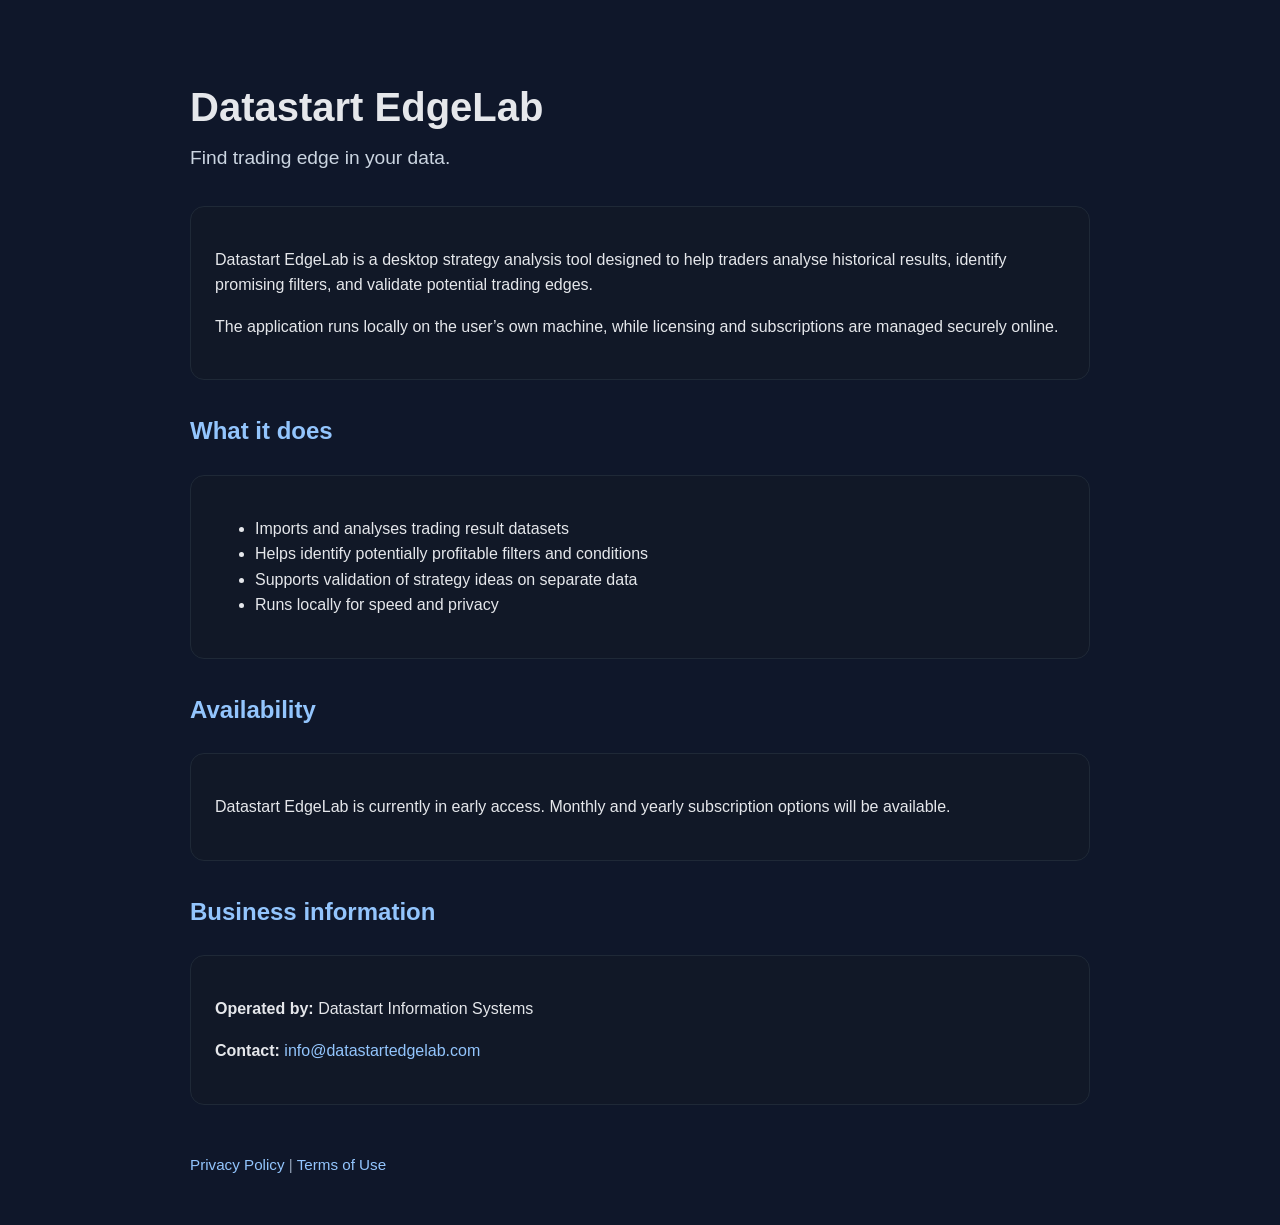
==== website/index.html @ 07d1d46b "Add website" ====
<!DOCTYPE html>
<html lang="en">
<head>
  <meta charset="UTF-8" />
  <meta name="viewport" content="width=device-width, initial-scale=1.0" />
  <title>Datastart EdgeLab</title>
  <meta name="description" content="Datastart EdgeLab is a desktop strategy analysis tool for discovering and validating trading edge." />
  <style>
    body {
      font-family: Arial, sans-serif;
      margin: 0;
      background: #0f172a;
      color: #e5e7eb;
      line-height: 1.6;
    }
    .wrap {
      max-width: 900px;
      margin: 0 auto;
      padding: 48px 24px;
    }
    h1 {
      font-size: 2.5rem;
      margin-bottom: 0.25rem;
    }
    h2 {
      margin-top: 2rem;
      color: #93c5fd;
    }
    .tagline {
      font-size: 1.2rem;
      color: #cbd5e1;
      margin-bottom: 2rem;
    }
    .card {
      background: #111827;
      border: 1px solid #1f2937;
      border-radius: 14px;
      padding: 24px;
      margin-top: 1.5rem;
    }
    a {
      color: #93c5fd;
      text-decoration: none;
    }
    .footer {
      margin-top: 3rem;
      font-size: 0.95rem;
      color: #94a3b8;
    }
  </style>
</head>
<body>
  <div class="wrap">
    <h1>Datastart EdgeLab</h1>
    <div class="tagline">Find trading edge in your data.</div>

    <div class="card">
      <p>
        Datastart EdgeLab is a desktop strategy analysis tool designed to help traders
        analyse historical results, identify promising filters, and validate potential
        trading edges.
      </p>
      <p>
        The application runs locally on the user’s own machine, while licensing and
        subscriptions are managed securely online.
      </p>
    </div>

    <h2>What it does</h2>
    <div class="card">
      <ul>
        <li>Imports and analyses trading result datasets</li>
        <li>Helps identify potentially profitable filters and conditions</li>
        <li>Supports validation of strategy ideas on separate data</li>
        <li>Runs locally for speed and privacy</li>
      </ul>
    </div>

    <h2>Availability</h2>
    <div class="card">
      <p>
        Datastart EdgeLab is currently in early access.
        Monthly and yearly subscription options will be available.
      </p>
    </div>

    <h2>Business information</h2>
    <div class="card">
      <p><strong>Operated by:</strong> Datastart Information Systems</p>
      <p><strong>Contact:</strong> <a href="mailto:info@datastartedgelab.com">info@datastartedgelab.com</a></p>
    </div>

    <div class="footer">
      <a href="/privacy.html">Privacy Policy</a> |
      <a href="/terms.html">Terms of Use</a>
    </div>
  </div>
</body>
</html>
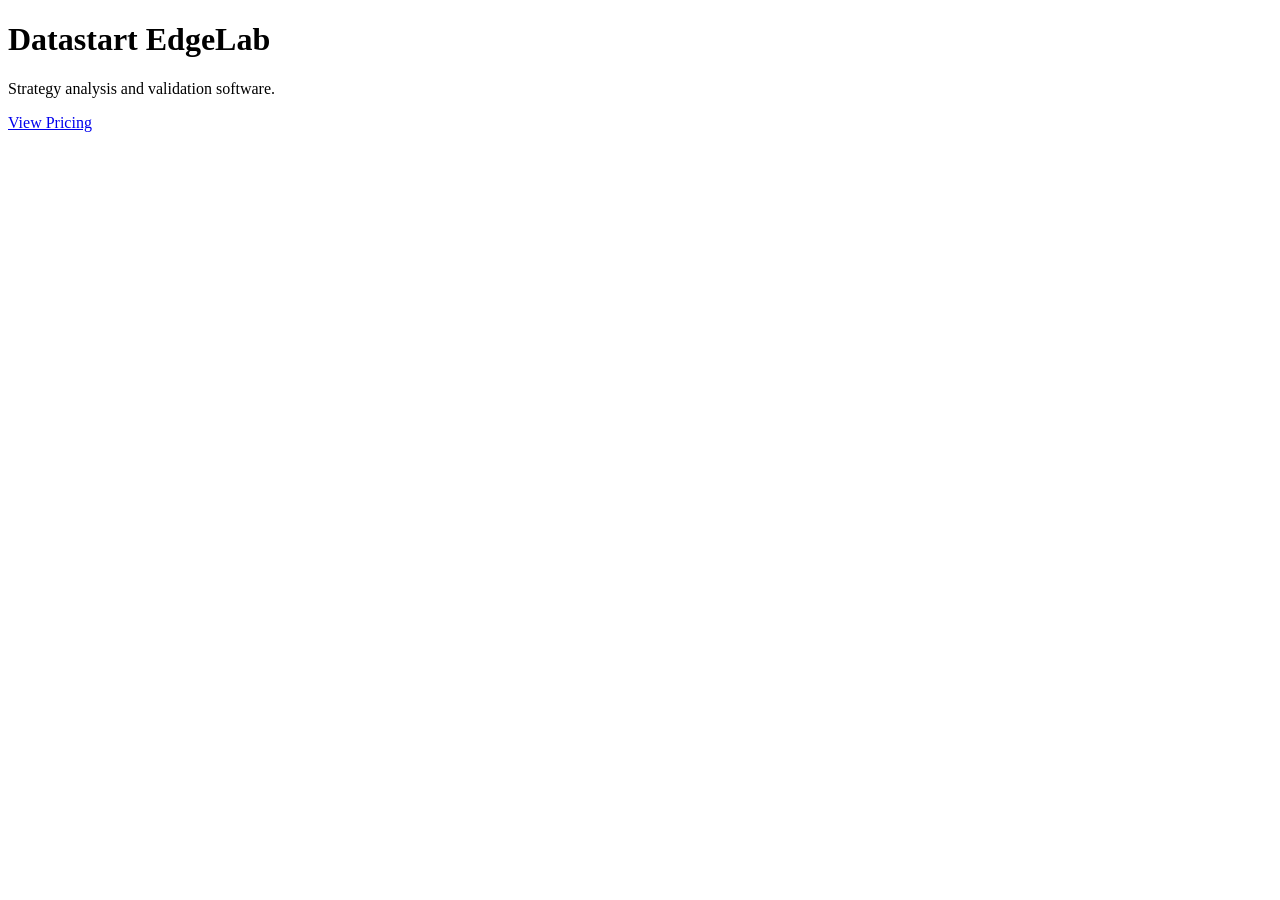
==== commit 9ce7120a: "Update website design and pricing page" ====
--- a/website/index.html
+++ b/website/index.html
@@ -1,99 +1,11 @@
 <!DOCTYPE html>
-<html lang="en">
+<html>
 <head>
-  <meta charset="UTF-8" />
-  <meta name="viewport" content="width=device-width, initial-scale=1.0" />
-  <title>Datastart EdgeLab</title>
-  <meta name="description" content="Datastart EdgeLab is a desktop strategy analysis tool for discovering and validating trading edge." />
-  <style>
-    body {
-      font-family: Arial, sans-serif;
-      margin: 0;
-      background: #0f172a;
-      color: #e5e7eb;
-      line-height: 1.6;
-    }
-    .wrap {
-      max-width: 900px;
-      margin: 0 auto;
-      padding: 48px 24px;
-    }
-    h1 {
-      font-size: 2.5rem;
-      margin-bottom: 0.25rem;
-    }
-    h2 {
-      margin-top: 2rem;
-      color: #93c5fd;
-    }
-    .tagline {
-      font-size: 1.2rem;
-      color: #cbd5e1;
-      margin-bottom: 2rem;
-    }
-    .card {
-      background: #111827;
-      border: 1px solid #1f2937;
-      border-radius: 14px;
-      padding: 24px;
-      margin-top: 1.5rem;
-    }
-    a {
-      color: #93c5fd;
-      text-decoration: none;
-    }
-    .footer {
-      margin-top: 3rem;
-      font-size: 0.95rem;
-      color: #94a3b8;
-    }
-  </style>
+<title>Datastart EdgeLab</title>
 </head>
 <body>
-  <div class="wrap">
-    <h1>Datastart EdgeLab</h1>
-    <div class="tagline">Find trading edge in your data.</div>
-
-    <div class="card">
-      <p>
-        Datastart EdgeLab is a desktop strategy analysis tool designed to help traders
-        analyse historical results, identify promising filters, and validate potential
-        trading edges.
-      </p>
-      <p>
-        The application runs locally on the user’s own machine, while licensing and
-        subscriptions are managed securely online.
-      </p>
-    </div>
-
-    <h2>What it does</h2>
-    <div class="card">
-      <ul>
-        <li>Imports and analyses trading result datasets</li>
-        <li>Helps identify potentially profitable filters and conditions</li>
-        <li>Supports validation of strategy ideas on separate data</li>
-        <li>Runs locally for speed and privacy</li>
-      </ul>
-    </div>
-
-    <h2>Availability</h2>
-    <div class="card">
-      <p>
-        Datastart EdgeLab is currently in early access.
-        Monthly and yearly subscription options will be available.
-      </p>
-    </div>
-
-    <h2>Business information</h2>
-    <div class="card">
-      <p><strong>Operated by:</strong> Datastart Information Systems</p>
-      <p><strong>Contact:</strong> <a href="mailto:info@datastartedgelab.com">info@datastartedgelab.com</a></p>
-    </div>
-
-    <div class="footer">
-      <a href="/privacy.html">Privacy Policy</a> |
-      <a href="/terms.html">Terms of Use</a>
-    </div>
-  </div>
+<h1>Datastart EdgeLab</h1>
+<p>Strategy analysis and validation software.</p>
+<a href="pricing.html">View Pricing</a>
 </body>
 </html>
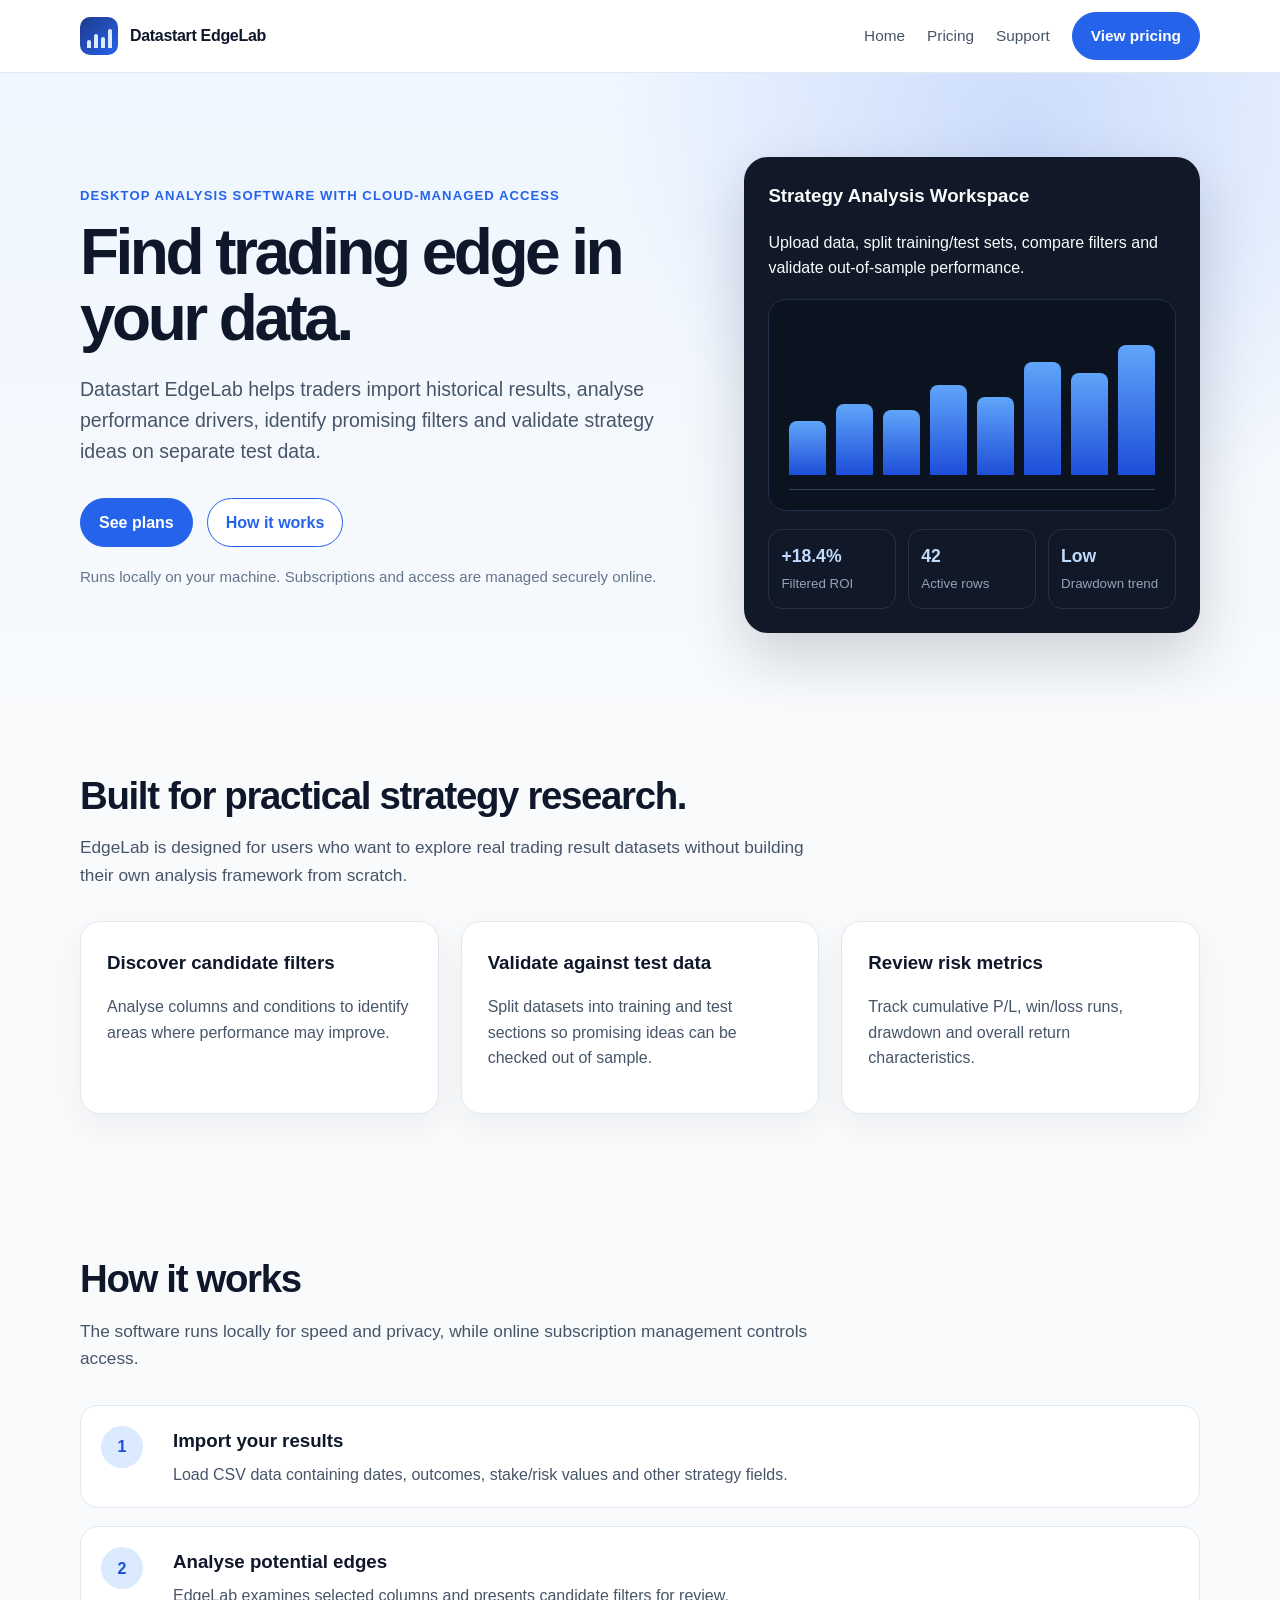
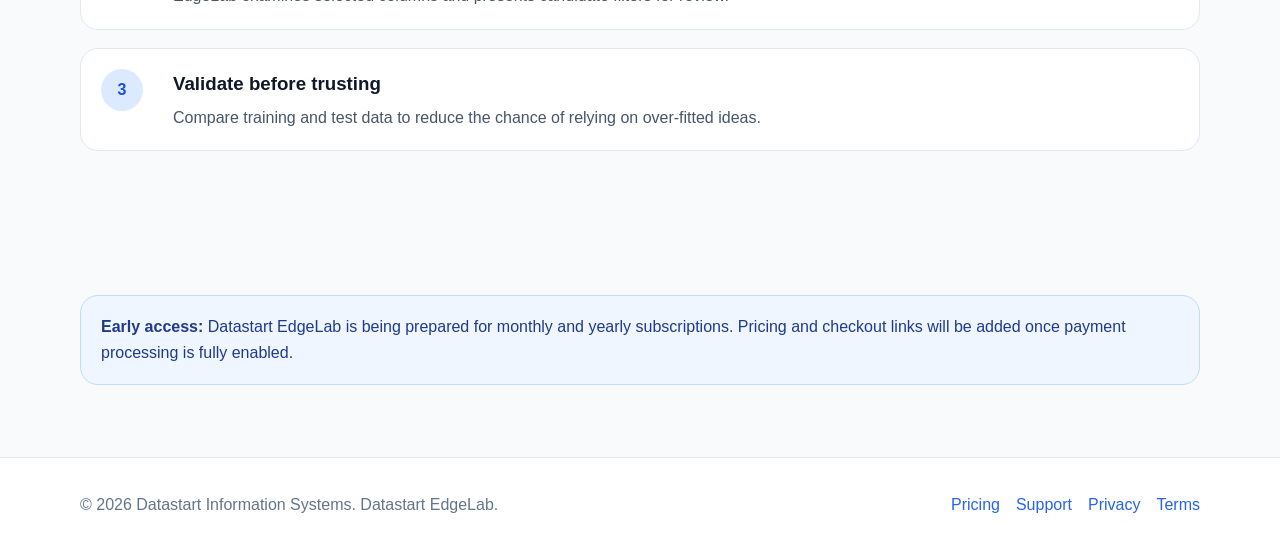
==== commit bc15cab8: "Add full Datastart EdgeLab website" ====
--- a/website/index.html
+++ b/website/index.html
@@ -1,11 +1,106 @@
 <!DOCTYPE html>
-<html>
+<html lang="en">
 <head>
-<title>Datastart EdgeLab</title>
+  <meta charset="UTF-8" />
+  <meta name="viewport" content="width=device-width, initial-scale=1.0" />
+  <title>Datastart EdgeLab | Find trading edge in your data</title>
+  <meta name="description" content="Datastart EdgeLab is desktop strategy analysis software for discovering, testing and validating trading edges from your own datasets." />
+  <link rel="stylesheet" href="styles.css" />
 </head>
 <body>
-<h1>Datastart EdgeLab</h1>
-<p>Strategy analysis and validation software.</p>
-<a href="pricing.html">View Pricing</a>
+  <header class="site-header">
+    <div class="container nav">
+      <a class="brand" href="index.html" aria-label="Datastart EdgeLab home">
+        <span class="logo-mark"><span class="logo-bars"><span></span><span></span><span></span><span></span></span></span>
+        <span>Datastart EdgeLab</span>
+      </a>
+      <nav class="nav-links">
+        <a href="index.html">Home</a>
+        <a href="pricing.html">Pricing</a>
+        <a href="support.html">Support</a>
+        <a class="button" href="pricing.html">View pricing</a>
+      </nav>
+    </div>
+  </header>
+
+  <main>
+    <section class="hero">
+      <div class="container hero-grid">
+        <div>
+          <div class="eyebrow">Desktop analysis software with cloud-managed access</div>
+          <h1>Find trading edge in your data.</h1>
+          <p class="lede">Datastart EdgeLab helps traders import historical results, analyse performance drivers, identify promising filters and validate strategy ideas on separate test data.</p>
+          <div class="hero-actions">
+            <a class="button" href="pricing.html">See plans</a>
+            <a class="button secondary" href="#how-it-works">How it works</a>
+          </div>
+          <p class="trust-note">Runs locally on your machine. Subscriptions and access are managed securely online.</p>
+        </div>
+        <aside class="app-card" aria-label="Product preview">
+          <h3>Strategy Analysis Workspace</h3>
+          <p>Upload data, split training/test sets, compare filters and validate out-of-sample performance.</p>
+          <div class="chart-box">
+            <div class="fake-chart"><span></span><span></span><span></span><span></span><span></span><span></span><span></span><span></span></div>
+          </div>
+          <div class="metric-row">
+            <div class="metric"><strong>+18.4%</strong><small>Filtered ROI</small></div>
+            <div class="metric"><strong>42</strong><small>Active rows</small></div>
+            <div class="metric"><strong>Low</strong><small>Drawdown trend</small></div>
+          </div>
+        </aside>
+      </div>
+    </section>
+
+    <section class="section">
+      <div class="container">
+        <h2>Built for practical strategy research.</h2>
+        <p class="section-intro">EdgeLab is designed for users who want to explore real trading result datasets without building their own analysis framework from scratch.</p>
+        <div class="cards">
+          <div class="card">
+            <h3>Discover candidate filters</h3>
+            <p>Analyse columns and conditions to identify areas where performance may improve.</p>
+          </div>
+          <div class="card">
+            <h3>Validate against test data</h3>
+            <p>Split datasets into training and test sections so promising ideas can be checked out of sample.</p>
+          </div>
+          <div class="card">
+            <h3>Review risk metrics</h3>
+            <p>Track cumulative P/L, win/loss runs, drawdown and overall return characteristics.</p>
+          </div>
+        </div>
+      </div>
+    </section>
+
+    <section id="how-it-works" class="section">
+      <div class="container">
+        <h2>How it works</h2>
+        <p class="section-intro">The software runs locally for speed and privacy, while online subscription management controls access.</p>
+        <div class="steps">
+          <div class="step"><div><h3>Import your results</h3><p>Load CSV data containing dates, outcomes, stake/risk values and other strategy fields.</p></div></div>
+          <div class="step"><div><h3>Analyse potential edges</h3><p>EdgeLab examines selected columns and presents candidate filters for review.</p></div></div>
+          <div class="step"><div><h3>Validate before trusting</h3><p>Compare training and test data to reduce the chance of relying on over-fitted ideas.</p></div></div>
+        </div>
+      </div>
+    </section>
+
+    <section class="section">
+      <div class="container notice">
+        <strong>Early access:</strong> Datastart EdgeLab is being prepared for monthly and yearly subscriptions. Pricing and checkout links will be added once payment processing is fully enabled.
+      </div>
+    </section>
+  </main>
+
+  <footer class="site-footer">
+    <div class="container footer-inner">
+      <div>© 2026 Datastart Information Systems. Datastart EdgeLab.</div>
+      <div class="footer-links">
+        <a href="pricing.html">Pricing</a>
+        <a href="support.html">Support</a>
+        <a href="privacy.html">Privacy</a>
+        <a href="terms.html">Terms</a>
+      </div>
+    </div>
+  </footer>
 </body>
-</html>+</html>
--- a/website/styles.css
+++ b/website/styles.css
@@ -0,0 +1,279 @@
+:root {
+  --bg: #f8fafc;
+  --panel: #ffffff;
+  --ink: #0f172a;
+  --muted: #475569;
+  --soft: #e2e8f0;
+  --accent: #2563eb;
+  --accent-dark: #1d4ed8;
+  --navy: #111827;
+  --success: #047857;
+}
+
+* { box-sizing: border-box; }
+
+body {
+  margin: 0;
+  font-family: Arial, Helvetica, sans-serif;
+  background: var(--bg);
+  color: var(--ink);
+  line-height: 1.6;
+}
+
+a { color: var(--accent); text-decoration: none; }
+a:hover { text-decoration: underline; }
+
+.container {
+  width: min(1120px, calc(100% - 40px));
+  margin: 0 auto;
+}
+
+.site-header {
+  background: rgba(255,255,255,0.92);
+  border-bottom: 1px solid var(--soft);
+  position: sticky;
+  top: 0;
+  z-index: 10;
+  backdrop-filter: blur(10px);
+}
+
+.nav {
+  display: flex;
+  align-items: center;
+  justify-content: space-between;
+  min-height: 72px;
+}
+
+.brand {
+  display: flex;
+  align-items: center;
+  gap: 12px;
+  font-weight: 700;
+  color: var(--ink);
+  letter-spacing: -0.02em;
+}
+
+.logo-mark {
+  width: 38px;
+  height: 38px;
+  border-radius: 10px;
+  background: linear-gradient(135deg, #1e3a8a, #2563eb);
+  display: grid;
+  place-items: end center;
+  padding: 7px;
+  gap: 2px;
+}
+
+.logo-bars {
+  display: flex;
+  align-items: end;
+  gap: 3px;
+  height: 22px;
+}
+.logo-bars span {
+  width: 4px;
+  background: #dbeafe;
+  border-radius: 3px 3px 0 0;
+}
+.logo-bars span:nth-child(1) { height: 8px; }
+.logo-bars span:nth-child(2) { height: 14px; }
+.logo-bars span:nth-child(3) { height: 11px; }
+.logo-bars span:nth-child(4) { height: 19px; }
+
+.nav-links {
+  display: flex;
+  align-items: center;
+  gap: 22px;
+  font-size: 0.96rem;
+}
+.nav-links a { color: var(--muted); }
+.nav-links .button { color: #fff; }
+
+.button {
+  display: inline-block;
+  padding: 11px 18px;
+  border-radius: 999px;
+  font-weight: 700;
+  background: var(--accent);
+  color: #fff;
+  border: 1px solid var(--accent);
+}
+.button:hover { background: var(--accent-dark); text-decoration: none; }
+.button.secondary {
+  background: #fff;
+  color: var(--accent);
+}
+
+.hero {
+  padding: 84px 0 70px;
+  background:
+    radial-gradient(circle at 80% 10%, rgba(37,99,235,0.18), transparent 35%),
+    linear-gradient(180deg, #eff6ff, #f8fafc);
+}
+.hero-grid {
+  display: grid;
+  grid-template-columns: 1.15fr 0.85fr;
+  gap: 48px;
+  align-items: center;
+}
+.eyebrow {
+  color: var(--accent);
+  font-weight: 700;
+  text-transform: uppercase;
+  font-size: 0.82rem;
+  letter-spacing: 0.08em;
+}
+h1 {
+  font-size: clamp(2.4rem, 5vw, 4.7rem);
+  line-height: 1.03;
+  margin: 14px 0 22px;
+  letter-spacing: -0.055em;
+}
+.lede {
+  font-size: 1.22rem;
+  color: var(--muted);
+  max-width: 720px;
+}
+.hero-actions { display: flex; gap: 14px; margin-top: 30px; flex-wrap: wrap; }
+.trust-note { margin-top: 18px; color: #64748b; font-size: 0.94rem; }
+
+.app-card {
+  background: var(--navy);
+  color: #f8fafc;
+  border-radius: 24px;
+  padding: 24px;
+  box-shadow: 0 24px 60px rgba(15,23,42,0.18);
+}
+.app-card h3 { margin-top: 0; }
+.chart-box {
+  background: #0b1220;
+  border: 1px solid #22304a;
+  border-radius: 18px;
+  padding: 20px;
+  margin: 18px 0;
+}
+.fake-chart {
+  height: 170px;
+  display: flex;
+  align-items: end;
+  gap: 10px;
+  border-bottom: 1px solid #334155;
+  padding-bottom: 14px;
+}
+.fake-chart span {
+  flex: 1;
+  border-radius: 8px 8px 0 0;
+  background: linear-gradient(180deg, #60a5fa, #1d4ed8);
+}
+.fake-chart span:nth-child(1){height:35%;}
+.fake-chart span:nth-child(2){height:46%;}
+.fake-chart span:nth-child(3){height:42%;}
+.fake-chart span:nth-child(4){height:58%;}
+.fake-chart span:nth-child(5){height:50%;}
+.fake-chart span:nth-child(6){height:73%;}
+.fake-chart span:nth-child(7){height:66%;}
+.fake-chart span:nth-child(8){height:84%;}
+.metric-row { display: grid; grid-template-columns: repeat(3,1fr); gap: 12px; }
+.metric { background: #111827; border: 1px solid #263244; border-radius: 14px; padding: 12px; }
+.metric strong { display: block; color: #bfdbfe; font-size: 1.1rem; }
+.metric small { color: #94a3b8; }
+
+.section { padding: 72px 0; }
+.section h2 {
+  font-size: clamp(1.8rem, 3vw, 2.8rem);
+  line-height: 1.1;
+  letter-spacing: -0.035em;
+  margin: 0 0 14px;
+}
+.section-intro { color: var(--muted); max-width: 760px; font-size: 1.08rem; }
+
+.cards { display: grid; grid-template-columns: repeat(3,1fr); gap: 22px; margin-top: 32px; }
+.card {
+  background: var(--panel);
+  border: 1px solid var(--soft);
+  border-radius: 20px;
+  padding: 26px;
+  box-shadow: 0 12px 35px rgba(15,23,42,0.05);
+}
+.card h3 { margin-top: 0; margin-bottom: 10px; }
+.card p { color: var(--muted); }
+
+.steps { counter-reset: step; display: grid; gap: 18px; margin-top: 32px; }
+.step {
+  display: grid;
+  grid-template-columns: 54px 1fr;
+  gap: 18px;
+  align-items: start;
+  background: #fff;
+  border: 1px solid var(--soft);
+  border-radius: 18px;
+  padding: 20px;
+}
+.step::before {
+  counter-increment: step;
+  content: counter(step);
+  width: 42px;
+  height: 42px;
+  display: grid;
+  place-items: center;
+  border-radius: 50%;
+  background: #dbeafe;
+  color: #1d4ed8;
+  font-weight: 800;
+}
+.step h3 { margin: 0 0 6px; }
+.step p { margin: 0; color: var(--muted); }
+
+.pricing-grid { display: grid; grid-template-columns: repeat(2, minmax(0, 1fr)); gap: 24px; margin-top: 34px; }
+.price-card {
+  background: #fff;
+  border: 1px solid var(--soft);
+  border-radius: 24px;
+  padding: 34px;
+  position: relative;
+}
+.price-card.featured { border: 2px solid var(--accent); box-shadow: 0 18px 48px rgba(37,99,235,0.13); }
+.badge {
+  position: absolute;
+  top: 18px;
+  right: 18px;
+  background: #dcfce7;
+  color: #166534;
+  border-radius: 999px;
+  padding: 6px 12px;
+  font-weight: 700;
+  font-size: 0.82rem;
+}
+.price { font-size: 3rem; font-weight: 800; letter-spacing: -0.06em; margin: 16px 0 6px; }
+.price span { font-size: 1rem; color: var(--muted); font-weight: 500; letter-spacing: 0; }
+ul.clean { padding-left: 20px; color: var(--muted); }
+ul.clean li { margin: 10px 0; }
+
+.notice {
+  background: #eff6ff;
+  border: 1px solid #bfdbfe;
+  border-radius: 18px;
+  padding: 18px 20px;
+  color: #1e3a8a;
+}
+
+.site-footer {
+  padding: 34px 0;
+  border-top: 1px solid var(--soft);
+  background: #fff;
+  color: #64748b;
+}
+.footer-inner { display: flex; justify-content: space-between; gap: 18px; flex-wrap: wrap; }
+.footer-links { display: flex; gap: 16px; flex-wrap: wrap; }
+
+.legal { background: #fff; border: 1px solid var(--soft); border-radius: 20px; padding: 34px; margin: 38px 0; }
+.legal h1 { font-size: 2.4rem; }
+.legal h2 { margin-top: 28px; }
+.legal p, .legal li { color: var(--muted); }
+
+@media (max-width: 850px) {
+  .hero-grid, .cards, .pricing-grid { grid-template-columns: 1fr; }
+  .nav { align-items: flex-start; padding: 16px 0; gap: 16px; flex-direction: column; }
+  .nav-links { gap: 14px; flex-wrap: wrap; }
+  .metric-row { grid-template-columns: 1fr; }
+}
